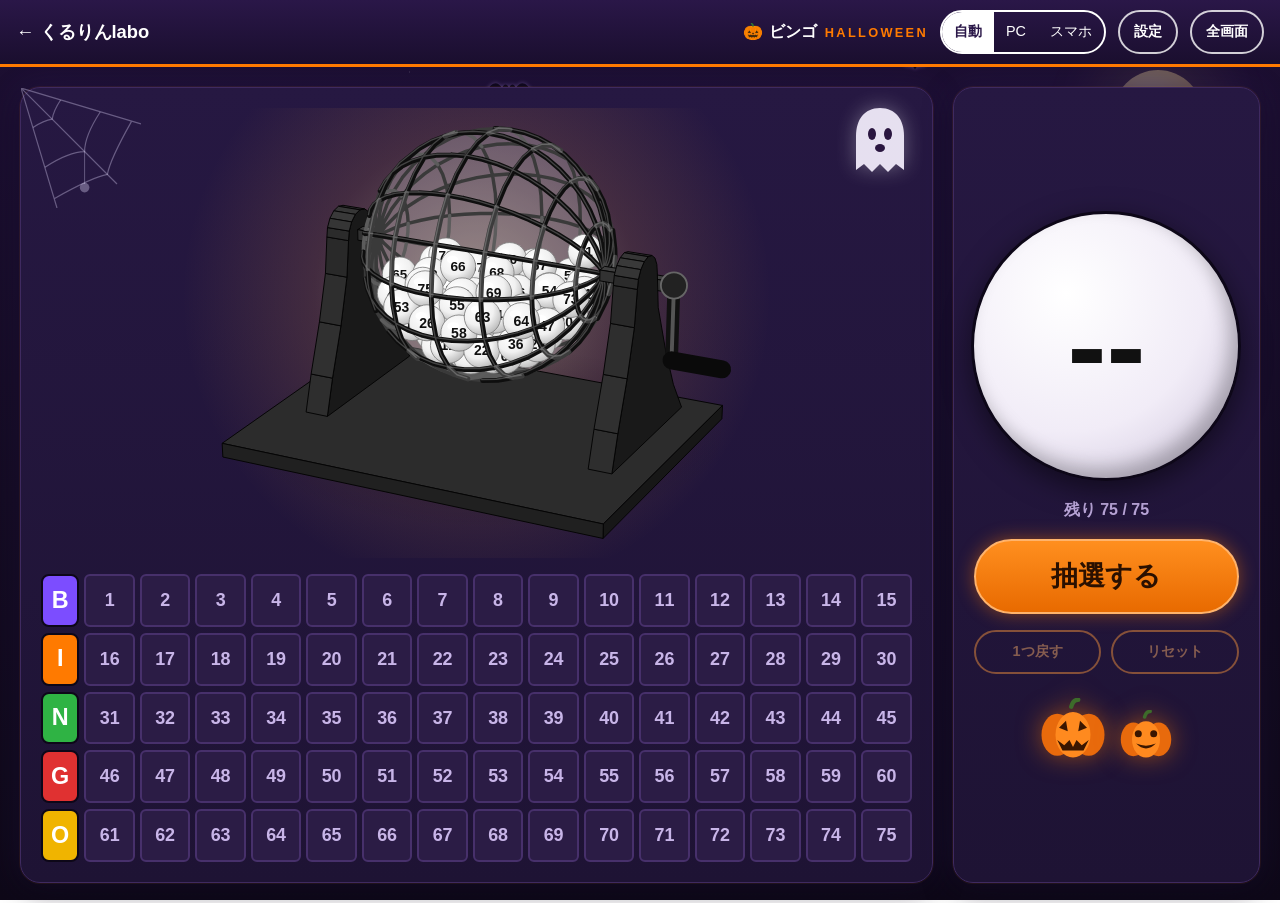
==== apps/bingo/index.html @ 490011a7 "くるりんlaboアプリ: ホーム画面とビンゴアプリの初版 - ホーム画面(アプリ一覧、PC/スマホ表示の切り替え) - ビンゴ: ガラガラ抽選機の演出、盤面、ポップアップ、効果音、ハロウィンのデザイン" ====
<!DOCTYPE html>
<html lang="ja" data-view="auto" data-layout="pc">
<head>
  <meta charset="UTF-8">
  <meta name="viewport" content="width=device-width, initial-scale=1">
  <title>ビンゴ | くるりんlaboアプリ</title>
  <link rel="stylesheet" href="../../css/common.css">
  <link rel="stylesheet" href="css/bingo.css">
  <link rel="stylesheet" href="css/halloween.css">
  <script src="../../js/common.js"></script>
</head>
<body>
  <header class="site-header">
    <a class="logo" href="../../">← くるりんlabo</a>
    <span class="page-title"><span class="hw-only hw-title-mark" aria-hidden="true">🎃</span>ビンゴ<span class="hw-only hw-title-sub">HALLOWEEN</span></span>
    <div class="view-switch" role="group" aria-label="表示モード">
      <button type="button" data-view-set="auto" aria-pressed="true">自動</button>
      <button type="button" data-view-set="pc" aria-pressed="false">PC</button>
      <button type="button" data-view-set="mobile" aria-pressed="false">スマホ</button>
    </div>
    <button type="button" class="btn small" id="btn-settings">設定</button>
    <button type="button" class="btn small" id="btn-fullscreen">全画面</button>
  </header>

  <!-- ハロウィンの飾り(ハロウィンのデザインのときだけ表示) -->
  <div class="hw-only hw-sky" aria-hidden="true">
    <div class="hw-moon"></div>
    <svg class="hw-bat b1" viewBox="0 0 40 18"><path d="M0 10C5 0 10 0 14 6 16 2 18 2 20 6 22 2 24 2 26 6 30 0 35 0 40 10 34 8 30 10 28 14 26 11 24 11 20 16 16 11 14 11 12 14 10 10 6 8 0 10Z"/></svg>
    <svg class="hw-bat b2" viewBox="0 0 40 18"><path d="M0 10C5 0 10 0 14 6 16 2 18 2 20 6 22 2 24 2 26 6 30 0 35 0 40 10 34 8 30 10 28 14 26 11 24 11 20 16 16 11 14 11 12 14 10 10 6 8 0 10Z"/></svg>
    <svg class="hw-bat b3" viewBox="0 0 40 18"><path d="M0 10C5 0 10 0 14 6 16 2 18 2 20 6 22 2 24 2 26 6 30 0 35 0 40 10 34 8 30 10 28 14 26 11 24 11 20 16 16 11 14 11 12 14 10 10 6 8 0 10Z"/></svg>
  </div>

  <main class="bingo">
    <!-- 左: ガラガラの機械と、その下に盤面 -->
    <section class="panel stage" aria-label="抽選">
      <svg class="hw-only hw-web" viewBox="0 0 100 100" aria-hidden="true">
        <g fill="none" stroke="currentColor" stroke-width="1">
          <path d="M0 0L100 30M0 0L80 80M0 0L30 100"/>
          <path d="M33 10Q27 19 26 26Q19 27 10 33"/>
          <path d="M66 20Q53 40 53 53Q40 53 20 66"/>
          <path d="M92 28Q74 60 72 72Q60 74 28 92"/>
        </g>
        <line x1="53" y1="53" x2="53" y2="80" stroke="currentColor" stroke-width="0.8"/>
        <circle cx="53" cy="83" r="4" fill="currentColor"/>
      </svg>
      <svg class="hw-only hw-ghost" viewBox="0 0 60 70" aria-hidden="true">
        <path d="M30 2C14 2 6 14 6 30V64L14 58 22 66 30 58 38 66 46 58 54 64V30C54 14 46 2 30 2Z" fill="#f7f1ff"/>
        <ellipse cx="22" cy="28" rx="4" ry="6" fill="#2b1640"/><ellipse cx="38" cy="28" rx="4" ry="6" fill="#2b1640"/>
        <ellipse cx="30" cy="42" rx="5" ry="4" fill="#2b1640"/>
      </svg>
      <div class="machine-area">
        <svg id="machine" class="machine" viewBox="0 0 520 480" role="img" aria-label="ビンゴのガラガラ抽選器"></svg>
      </div>
      <div class="board" id="board" aria-label="盤面"></div>
    </section>

    <!-- 右: 今の玉と操作 -->
    <div class="side">
      <section class="panel now" aria-label="今の番号と操作">
        <div class="ball" id="ball" aria-live="polite" aria-label="まだ抽選していません">
          <span class="ball-letter" id="ball-letter"></span>
          <span class="ball-number" id="ball-number">--</span>
        </div>
        <p class="remain" id="remain"></p>
        <button type="button" class="btn primary draw" id="btn-draw">抽選する</button>
        <div class="sub-controls">
          <button type="button" class="btn small" id="btn-undo">1つ戻す</button>
          <button type="button" class="btn small" id="btn-reset">リセット</button>
        </div>
        <div class="hw-only hw-pumpkins" aria-hidden="true">
          <svg viewBox="0 0 80 70" class="pk1"><path d="M38 10Q40 2 46 2" stroke="#3d6b2a" stroke-width="5" fill="none" stroke-linecap="round"/><ellipse cx="22" cy="42" rx="18" ry="24" fill="#e86a0c"/><ellipse cx="58" cy="42" rx="18" ry="24" fill="#e86a0c"/><ellipse cx="40" cy="42" rx="20" ry="26" fill="#ff8a1f"/><path d="M24 34L32 26 34 38Z M56 34L48 26 46 38Z" fill="#3a1600"/><path d="M22 48L30 54 36 48 40 56 44 48 50 54 58 48 52 60 28 60Z" fill="#3a1600"/></svg>
          <svg viewBox="0 0 80 70" class="pk2"><path d="M38 10Q40 2 46 2" stroke="#3d6b2a" stroke-width="5" fill="none" stroke-linecap="round"/><ellipse cx="22" cy="42" rx="18" ry="24" fill="#e86a0c"/><ellipse cx="58" cy="42" rx="18" ry="24" fill="#e86a0c"/><ellipse cx="40" cy="42" rx="20" ry="26" fill="#ff8a1f"/><circle cx="29" cy="34" r="5" fill="#3a1600"/><circle cx="51" cy="34" r="5" fill="#3a1600"/><path d="M26 48Q40 62 54 48Q40 54 26 48Z" fill="#3a1600"/></svg>
        </div>
      </section>
    </div>
  </main>

  <div class="popup" id="popup" role="alert" hidden>
    <div class="popup-ball" id="popup-ball">
      <span class="ball-letter" id="popup-letter"></span>
      <span class="popup-number" id="popup-number"></span>
    </div>
    <p class="popup-hint">クリックで閉じる</p>
  </div>

  <dialog id="dialog-settings" class="dialog">
    <form method="dialog">
      <h2>設定</h2>
      <label class="row"><input type="checkbox" id="set-effect"> ガラガラの演出</label>
      <label class="row"><input type="checkbox" id="set-sound"> 効果音</label>
      <label class="row">音量 <input type="range" id="set-volume" min="0" max="1" step="0.05"></label>
      <label class="row">デザイン
        <select id="set-theme">
          <option value="halloween">ハロウィン</option>
          <option value="normal">通常</option>
        </select>
      </label>
      <div class="dialog-actions"><button class="btn primary">閉じる</button></div>
    </form>
  </dialog>

  <script src="js/draw.js"></script>
  <script src="js/storage.js"></script>
  <script src="js/sound.js"></script>
  <script src="js/gara.js"></script>
  <script src="js/ui.js"></script>
</body>
</html>
---- css/common.css ----
/* くるりんlaboアプリ 共通スタイル
   配色は暫定(アイコン画像が決まったら :root の値を差し替える) */
:root {
  --color-primary: #25747c;
  --color-primary-dark: #1b565c;
  --color-secondary: #dff0f1;
  --color-accent: #f19a3e;
  --color-bg: #faf7f0;
  --color-surface: #ffffff;
  --color-text: #333333;
  --color-muted: #666666;
  --color-border: #d8d4c8;
  --radius: 20px;
  --shadow: 0 4px 14px rgba(0, 0, 0, 0.08);

  /* 列(B/I/N/G/O)ごとの玉の色。盤面・出た玉の表示・ポップアップで共通 */
  --ball-B: #2b6cd4;
  --ball-I: #d6342c;
  --ball-N: #7a4cc2;
  --ball-G: #2e9e4f;
  --ball-O: #e07000;
}

* { box-sizing: border-box; }

html { font-size: 16px; }

body {
  margin: 0;
  background: var(--color-bg);
  color: var(--color-text);
  font-family: "Noto Sans JP", "Hiragino Kaku Gothic ProN", "Yu Gothic", Meiryo, sans-serif;
  line-height: 1.6;
}

/* 表示モード: スマホ強制時は中央寄せの細いレイアウト、PC強制時は最小幅を確保 */
html[data-view="mobile"] body { max-width: 480px; margin: 0 auto; box-shadow: 0 0 0 1px var(--color-border); min-height: 100vh; }
html[data-view="pc"] body { min-width: 1024px; }

a { color: var(--color-primary-dark); }

:focus-visible { outline: 3px solid var(--color-accent); outline-offset: 2px; }

/* ヘッダー */
.site-header {
  display: flex;
  align-items: center;
  gap: 12px;
  padding: 10px 16px;
  background: var(--color-primary);
  color: #fff;
}
.site-header .logo {
  color: #fff;
  font-weight: 700;
  font-size: 1.15rem;
  text-decoration: none;
  margin-right: auto;
}
.site-header .page-title { font-weight: 700; }

/* ボタン */
.btn {
  min-height: 44px;
  padding: 8px 18px;
  border: 2px solid var(--color-primary);
  border-radius: 999px;
  background: var(--color-surface);
  color: var(--color-primary-dark);
  font: inherit;
  font-weight: 700;
  cursor: pointer;
}
.btn:hover { background: var(--color-secondary); }
.btn:disabled { opacity: 0.5; cursor: not-allowed; }
.btn.primary { background: var(--color-primary); color: #fff; }
.btn.primary:hover { background: var(--color-primary-dark); }
.btn.small { min-height: 44px; padding: 6px 14px; font-size: 0.9rem; }
.site-header .btn { border-color: #fff; }

/* 表示切替 */
.view-switch { display: inline-flex; border: 2px solid #fff; border-radius: 999px; overflow: hidden; }
.view-switch button {
  min-height: 40px;
  min-width: 44px;
  padding: 4px 12px;
  border: 0;
  background: transparent;
  color: #fff;
  font: inherit;
  font-size: 0.9rem;
  cursor: pointer;
}
.view-switch button[aria-pressed="true"] { background: #fff; color: var(--color-primary-dark); font-weight: 700; }

/* スマホ: ヘッダーをコンパクトに */
html[data-layout="mobile"] .site-header { flex-wrap: wrap; padding: 8px 12px; gap: 8px; }
html[data-layout="mobile"] .site-header .logo { font-size: 1rem; }

/* フッター */
.site-footer { padding: 24px 16px; text-align: center; color: var(--color-muted); font-size: 0.85rem; }
---- apps/bingo/css/bingo.css ----
/* ---- 全体の配置 ----
   PC: 左に「機械+盤面」の大きなカード、右に「今の番号と操作」「出た番号」のカード。画面の高さに収める
   スマホ: すべて縦 1 列 */
.bingo { display: grid; grid-template-columns: minmax(0, 1fr); gap: 20px; padding: 20px; max-width: 1800px; margin: 0 auto; }
.bingo > *, .stage > * { min-width: 0; }   /* 中身の幅で列が押し広げられないように */
html[data-layout="pc"] .bingo {
  grid-template-columns: minmax(0, 1fr) clamp(300px, 24vw, 380px);
  height: calc(100vh - 64px);                 /* ヘッダーの高さを除いた画面いっぱい */
  min-height: 640px;
}

.panel {
  background: var(--color-surface);
  border: 1px solid var(--color-border);
  border-radius: var(--radius);
  box-shadow: var(--shadow);
  padding: 20px;
}

/* 左: 機械(残りの高さいっぱい)と、その下に盤面 */
.stage { display: flex; flex-direction: column; gap: 16px; min-height: 0; }
.machine-area { flex: 1; min-height: 0; display: flex; align-items: center; justify-content: center; }
.machine { width: 100%; height: 100%; max-height: 100%; }
html[data-layout="mobile"] .machine-area { flex: none; }
html[data-layout="mobile"] .machine { height: auto; max-width: 360px; }

/* 右: 今の番号と操作(縦いっぱいのカードの中央に) */
.side { display: flex; flex-direction: column; gap: 20px; min-height: 0; }
.now { flex: 1; display: flex; flex-direction: column; align-items: center; justify-content: center; gap: 16px; }
.remain { margin: 0; color: var(--color-muted); font-weight: 700; }

/* 出た玉: 列の色(--c)の玉に、白いラベルの文字と白い数字 */
.ball, .popup-ball {
  --c: #888;
  position: relative;
  aspect-ratio: 1;
  border-radius: 50%;
  display: flex;
  flex-direction: column;
  align-items: center;
  justify-content: center;
  background: radial-gradient(circle at 35% 28%, rgba(255, 255, 255, 0.55), rgba(255, 255, 255, 0) 45%), var(--c);
  color: #fff;
  border: 3px solid #222;
  line-height: 1;
}
.ball {
  width: clamp(140px, 30vh, 280px);
  box-shadow: inset -8px -10px 18px rgba(0, 0, 0, 0.25), var(--shadow);
}
.ball-number, .popup-number { font-weight: 800; text-shadow: 0 3px 10px rgba(0, 0, 0, 0.3); }
.ball-letter {
  padding: 2px 16px;
  border-radius: 999px;
  background: #fff;
  color: var(--c);
  border: 2px solid #222;
  font-size: clamp(1.1rem, 3vh, 1.8rem);
  font-weight: 800;
}
.ball-letter:empty { display: none; }
.ball-number { font-size: clamp(3.4rem, 13vh, 8rem); }
/* まだ抽選していないときは白い玉 */
.ball.blank { background: radial-gradient(circle at 35% 30%, #fff, #fbfbfb 55%, #e4e4e4); color: #111; }
.ball.blank .ball-number { text-shadow: none; }
.ball.pop { animation: pop 0.5s ease-out; }
@keyframes pop {
  0% { transform: scale(0.3); }
  70% { transform: scale(1.12); }
  100% { transform: scale(1); }
}

.btn.draw { width: 100%; font-size: clamp(1.4rem, 3vh, 2rem); padding: 14px 24px; min-height: 64px; }
.sub-controls { display: grid; grid-template-columns: 1fr 1fr; gap: 10px; width: 100%; }

/* 盤面(PC は高さを画面に合わせ、マスは横長でもよい。スマホは正方形) */
.board { display: grid; grid-template-columns: minmax(0, 1fr); grid-template-rows: repeat(5, 1fr); gap: 6px; }
html[data-layout="pc"] .board { height: clamp(220px, 32vh, 360px); flex: none; }
.board-row { display: grid; grid-template-columns: 2.4em repeat(15, minmax(0, 1fr)); gap: 5px; }
.board-label { display: flex; align-items: center; justify-content: center; border-radius: 8px; font-weight: 800; font-size: clamp(1rem, 2.6vh, 1.8rem); border: 2px solid #222; }
.cell {
  position: relative;
  display: flex;
  align-items: center;
  justify-content: center;
  background: var(--color-surface);
  border: 2px solid var(--color-border);
  border-radius: 6px;
  color: #777;
  font-weight: 600;
  font-size: clamp(0.8rem, min(1.4vw, 3vh), 1.7rem);
}
html[data-layout="mobile"] .cell { aspect-ratio: 1; }
html[data-layout="mobile"] .bingo { gap: 12px; padding: 12px; }
html[data-layout="mobile"] .panel { padding: 12px; }
html[data-layout="mobile"] .board-label { font-size: 0.85rem; border-radius: 4px; border-width: 1px; }
/* 出た番号: 色 + 太枠で示す */
.cell.drawn { color: #fff; border: 3px solid #222; font-weight: 800; }
.cell.drawn[data-letter="B"] { background: var(--ball-B); }
.cell.drawn[data-letter="I"] { background: var(--ball-I); }
.cell.drawn[data-letter="N"] { background: var(--ball-N); }
.cell.drawn[data-letter="G"] { background: var(--ball-G); }
.cell.drawn[data-letter="O"] { background: var(--ball-O); }
.cell.latest { outline: 4px solid var(--color-accent); outline-offset: 1px; z-index: 1; }

html[data-layout="mobile"] .board-row { gap: 2px; grid-template-columns: 1.8em repeat(15, minmax(0, 1fr)); }
html[data-layout="mobile"] .cell { border-width: 1px; font-size: 0.6rem; border-radius: 3px; }
html[data-layout="mobile"] .cell.drawn { border-width: 2px; }

/* 設定ダイアログ */
.dialog { border: 0; border-radius: var(--radius); padding: 24px; box-shadow: 0 10px 40px rgba(0, 0, 0, 0.3); min-width: min(90vw, 340px); }
.dialog::backdrop { background: rgba(0, 0, 0, 0.4); }
.dialog h2 { margin-top: 0; }
.dialog .row { display: flex; align-items: center; gap: 10px; margin: 14px 0; font-size: 1.05rem; }
.dialog input[type="checkbox"] { width: 22px; height: 22px; }
.dialog input[type="range"] { flex: 1; }
.dialog-actions { text-align: right; margin-top: 20px; }

/* 出た番号のポップアップ */
.popup {
  position: fixed;
  inset: 0;
  z-index: 100;
  display: flex;
  flex-direction: column;
  align-items: center;
  justify-content: center;
  gap: 16px;
  background: rgba(0, 0, 0, 0.78);
  cursor: pointer;
  animation: fade-in 0.25s ease-out;
}
.popup[hidden] { display: none; }
.popup.closing { animation: fade-out 0.25s ease-in forwards; }
.popup-ball {
  --fx: 0px;
  --fy: 0px;
  width: min(60vh, 80vw);
  gap: 2vh;
  border-width: 4px;
  box-shadow: inset -20px -24px 40px rgba(0, 0, 0, 0.25), 0 20px 60px rgba(0, 0, 0, 0.5);
}
/* 最初に見せる白い玉。列の色が出るときに消える */
.popup-ball::before {
  content: "";
  position: absolute;
  inset: 0;
  border-radius: 50%;
  background: radial-gradient(circle at 35% 30%, #fff, #fbfbfb 50%, #c9c9c9);
  box-shadow: inset -20px -24px 40px rgba(0, 0, 0, 0.18);
  opacity: 0;
}
.popup-ball > * { position: relative; }
.popup-ball .ball-letter { font-size: min(7vh, 9vw); padding: 4px 32px; }
.popup-number { font-size: min(26vh, 34vw); }
/* 白い玉が出る → 列の色とアルファベット → 数字 の順に表示 */
.popup-ball.pop-in { animation: pop-from 0.75s cubic-bezier(0.22, 1, 0.36, 1); }
.popup-ball.pop-in::before { animation: white-out 0.4s ease-out 0.8s both; }
.popup-ball.pop-in .ball-letter { animation: reveal 0.35s cubic-bezier(0.2, 0.9, 0.3, 1.3) 0.8s both; }
.popup-ball.pop-in .popup-number { animation: reveal 0.45s cubic-bezier(0.2, 0.9, 0.3, 1.3) 1.4s both; }
@keyframes white-out {
  0% { opacity: 1; }
  100% { opacity: 0; }
}
@keyframes reveal {
  0% { opacity: 0; transform: scale(0.3); }
  100% { opacity: 1; transform: scale(1); }
}
.popup-hint { margin: 0; color: #fff; font-weight: 700; }
@keyframes pop-from {
  0% { transform: translate(var(--fx), var(--fy)) scale(0.06); opacity: 0; }
  30% { opacity: 1; }
  100% { transform: translate(0, 0) scale(1); opacity: 1; }
}
@keyframes fade-in { from { opacity: 0; } to { opacity: 1; } }
@keyframes fade-out { from { opacity: 1; } to { opacity: 0; } }

@media (prefers-reduced-motion: reduce) {
  .ball.pop { animation: none; }
  .popup, .popup.closing, .popup-ball.pop-in, .popup-ball.pop-in::before,
  .popup-ball.pop-in .ball-letter, .popup-ball.pop-in .popup-number { animation: none; }
}
---- apps/bingo/css/halloween.css ----
/* ハロウィンのデザイン。<html class="theme-halloween"> のときだけ効く(設定の「デザイン」で切り替え) */

/* 飾りは通常デザインでは出さない */
.hw-only { display: none; }
html.theme-halloween .hw-only { display: block; }
html.theme-halloween span.hw-only { display: inline; }

html.theme-halloween {
  /* 列の玉の色: 紫・かぼちゃ・スライム・赤・キャンディ */
  --ball-B: #7c4dff;
  --ball-I: #ff7a00;
  --ball-N: #2fb344;
  --ball-G: #e03131;
  --ball-O: #f0b400;

  --color-primary: #ff7a00;
  --color-primary-dark: #d35f00;
  --color-accent: #c9a2ff;
  --color-bg: #140b22;
  --color-surface: #221538;
  --color-text: #f3eaff;
  --color-muted: #b9a5d8;
  --color-border: #3f2a60;
  --shadow: 0 8px 28px rgba(0, 0, 0, 0.5);
}

/* 夜空の背景 */
html.theme-halloween body {
  color: var(--color-text);
  background:
    radial-gradient(1px 1px at 12% 18%, rgba(255, 255, 255, 0.8), transparent 60%),
    radial-gradient(1px 1px at 32% 8%, rgba(255, 255, 255, 0.6), transparent 60%),
    radial-gradient(1.5px 1.5px at 58% 22%, rgba(255, 255, 255, 0.7), transparent 60%),
    radial-gradient(1px 1px at 76% 12%, rgba(255, 255, 255, 0.6), transparent 60%),
    radial-gradient(1px 1px at 88% 40%, rgba(255, 255, 255, 0.5), transparent 60%),
    radial-gradient(1.5px 1.5px at 6% 62%, rgba(255, 255, 255, 0.5), transparent 60%),
    linear-gradient(180deg, #1d0f33 0%, #140b22 55%, #0e0818 100%);
  background-attachment: fixed;
}

/* ヘッダー: 黒紫にかぼちゃ色の線 */
html.theme-halloween .site-header {
  background: linear-gradient(180deg, #2a1748, #1a0e2e);
  border-bottom: 3px solid var(--color-primary);
  position: relative;
  z-index: 2;
}
html.theme-halloween .site-header .btn { background: transparent; color: #fff; border-color: rgba(255, 255, 255, 0.8); }
html.theme-halloween .site-header .btn:hover { background: rgba(255, 255, 255, 0.12); }
html.theme-halloween .view-switch button[aria-pressed="true"] { color: #2a1748; }
.hw-title-mark { margin-right: 6px; }
.hw-title-sub { margin-left: 8px; font-size: 0.8rem; letter-spacing: 0.18em; color: var(--color-primary); }

/* カード */
html.theme-halloween .panel {
  position: relative;
  background: linear-gradient(180deg, #261842, #1e1334);
  border-color: var(--color-border);
  box-shadow: 0 0 0 1px rgba(255, 122, 0, 0.08), 0 0 30px rgba(124, 77, 255, 0.12), var(--shadow);
}
html.theme-halloween .bingo { position: relative; z-index: 1; }

/* 機械の後ろに月明かり(黒い機械が夜空に沈まないように) */
html.theme-halloween .machine-area {
  background: radial-gradient(circle at 50% 42%, rgba(255, 226, 160, 0.42), rgba(255, 170, 70, 0.14) 32%, transparent 58%);
}

/* ボタン */
html.theme-halloween .btn { background: transparent; color: #ffb36b; border-color: #ff9a3c; }
html.theme-halloween .btn:hover { background: rgba(255, 122, 0, 0.12); }
html.theme-halloween .btn.primary {
  background: linear-gradient(180deg, #ff8f1f, #e86a00);
  color: #2a1000;
  border-color: #ffb36b;
  box-shadow: 0 0 18px rgba(255, 122, 0, 0.45);
}
html.theme-halloween .btn.primary:hover { background: linear-gradient(180deg, #ffa040, #ff7a00); }
html.theme-halloween .btn:disabled { opacity: 0.45; }

/* 盤面 */
html.theme-halloween .cell { background: #2b1c45; border-color: #47306b; color: #c8b5e8; }
html.theme-halloween .cell.drawn { border-color: #0d0718; color: #fff; box-shadow: 0 0 10px rgba(255, 255, 255, 0.18); }
html.theme-halloween .cell.drawn[data-letter="O"] { color: #2a1a00; }
html.theme-halloween .board-label { border-color: #0d0718; }
html.theme-halloween .remain { color: var(--color-muted); }

/* 出た玉: 黄色(O)の玉は数字を濃い色に */
html.theme-halloween .ball, html.theme-halloween .popup-ball { border-color: #0d0718; }
html.theme-halloween .ball[data-letter="O"] .ball-number,
html.theme-halloween .popup-ball[data-letter="O"] .popup-number { color: #2a1a00; text-shadow: none; }
html.theme-halloween .ball.blank { background: radial-gradient(circle at 35% 30%, #fff, #f1ecf7 55%, #c9bfd8); }
html.theme-halloween .ball.pop, html.theme-halloween .popup-ball { box-shadow: inset -12px -14px 26px rgba(0, 0, 0, 0.3), 0 0 50px rgba(255, 122, 0, 0.45); }

/* ポップアップの背景 */
html.theme-halloween .popup { background: radial-gradient(circle at 50% 45%, rgba(60, 20, 90, 0.75), rgba(8, 3, 16, 0.92) 70%); }

/* 設定ダイアログ */
html.theme-halloween .dialog { background: #241740; color: var(--color-text); border: 1px solid var(--color-border); }
html.theme-halloween .dialog select { background: #1a1030; color: var(--color-text); border: 1px solid var(--color-border); border-radius: 8px; padding: 6px 10px; font: inherit; }

/* ---- 飾り ---- */
/* 空: 月とコウモリ(画面に固定、操作の邪魔をしない) */
.hw-sky { position: fixed; inset: 0; pointer-events: none; z-index: 0; overflow: hidden; }
.hw-moon {
  position: absolute;
  top: 70px;
  right: 6%;
  width: 90px;
  height: 90px;
  border-radius: 50%;
  background: radial-gradient(circle at 40% 40%, #fff6d6, #ffe08a 60%, #f5c451);
  box-shadow: 0 0 60px 20px rgba(255, 220, 130, 0.25);
  opacity: 0.35;
}
.hw-bat { position: absolute; width: 46px; fill: #0b0614; filter: drop-shadow(0 0 2px rgba(201, 162, 255, 0.4)); animation: hw-flap 0.35s ease-in-out infinite alternate, hw-float 6s ease-in-out infinite; }
.hw-bat.b1 { top: 9%; left: 38%; }
.hw-bat.b2 { top: 14%; left: 47%; width: 32px; animation-delay: 0.1s, -2s; }
.hw-bat.b3 { top: 6%; left: 70%; width: 38px; animation-delay: 0.2s, -4s; }
@keyframes hw-flap { from { transform: scaleY(1); } to { transform: scaleY(0.55); } }
@keyframes hw-float {
  0%, 100% { translate: 0 0; }
  50% { translate: 24px -14px; }
}

/* 機械のカード: 左上にクモの巣、右上におばけ */
.hw-web { position: absolute; top: 0; left: 0; width: 120px; height: 120px; color: rgba(230, 220, 255, 0.35); pointer-events: none; }
.hw-ghost { position: absolute; top: 18px; right: 22px; width: 60px; pointer-events: none; opacity: 0.92; animation: hw-ghost 4s ease-in-out infinite; filter: drop-shadow(0 0 10px rgba(255, 255, 255, 0.35)); }
@keyframes hw-ghost {
  0%, 100% { transform: translateY(0) rotate(-4deg); }
  50% { transform: translateY(-12px) rotate(4deg); }
}

/* 操作のカード: 下にかぼちゃ */
.hw-pumpkins { margin-top: 8px; }
html.theme-halloween .hw-pumpkins { display: flex; gap: 10px; justify-content: center; }
.hw-pumpkins svg { width: 70px; filter: drop-shadow(0 0 12px rgba(255, 122, 0, 0.5)); }
.hw-pumpkins .pk2 { width: 56px; align-self: flex-end; }

html[data-layout="mobile"] .hw-ghost { width: 40px; }
html[data-layout="mobile"] .hw-web { width: 80px; height: 80px; }

@media (prefers-reduced-motion: reduce) {
  .hw-bat, .hw-ghost { animation: none; }
}
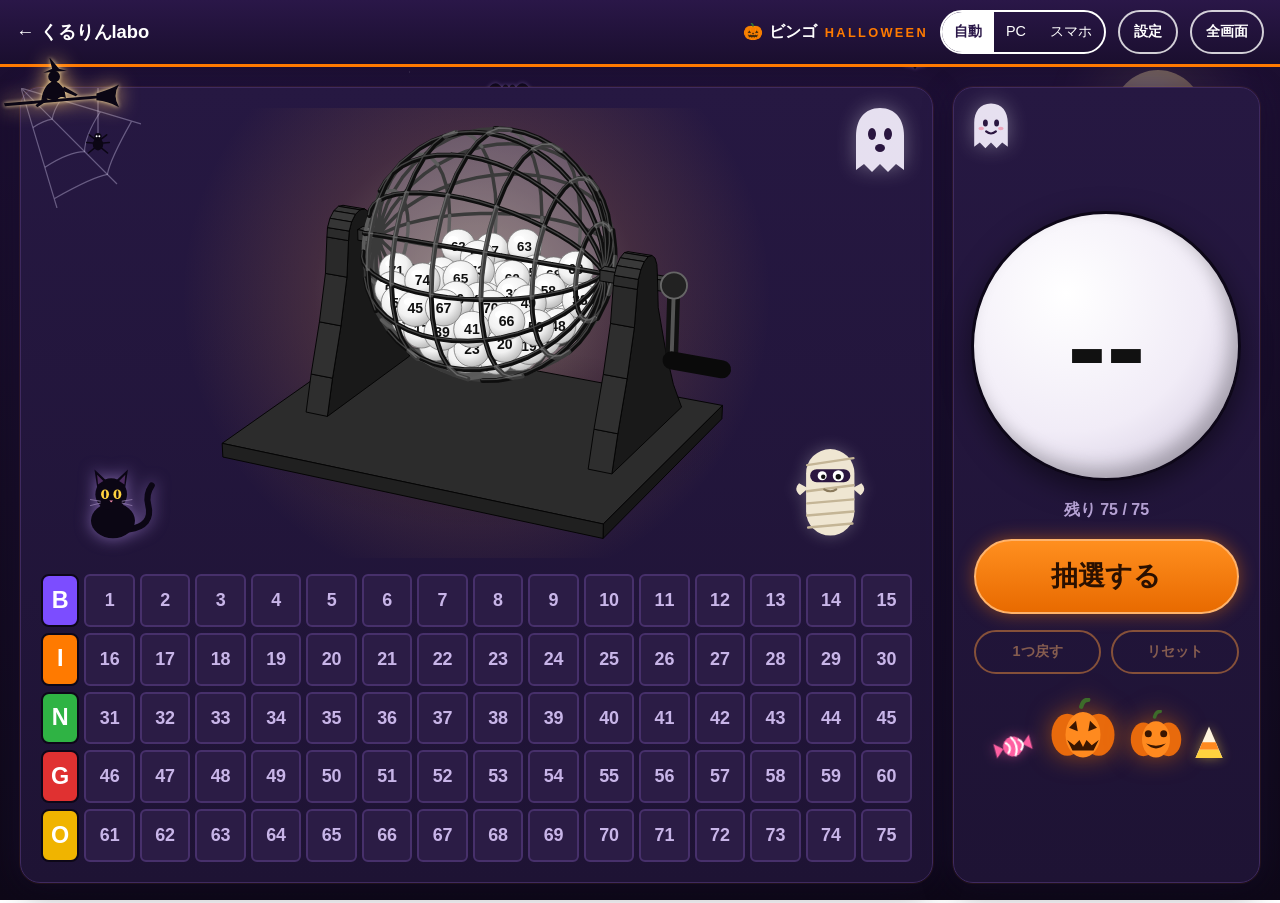
==== commit fa8a5bc9: "チーム分けアプリを追加し、ビンゴのハロウィンのキャラクターを増やす - チーム分け: 参加者を1人ずつ入力(名前・区分・性別)、チーム数/1チームの人数で分ける - 条件: 属性を均等に・別のチームに" ====
--- a/apps/bingo/index.html
+++ b/apps/bingo/index.html
@@ -28,7 +28,22 @@
     <svg class="hw-bat b1" viewBox="0 0 40 18"><path d="M0 10C5 0 10 0 14 6 16 2 18 2 20 6 22 2 24 2 26 6 30 0 35 0 40 10 34 8 30 10 28 14 26 11 24 11 20 16 16 11 14 11 12 14 10 10 6 8 0 10Z"/></svg>
     <svg class="hw-bat b2" viewBox="0 0 40 18"><path d="M0 10C5 0 10 0 14 6 16 2 18 2 20 6 22 2 24 2 26 6 30 0 35 0 40 10 34 8 30 10 28 14 26 11 24 11 20 16 16 11 14 11 12 14 10 10 6 8 0 10Z"/></svg>
     <svg class="hw-bat b3" viewBox="0 0 40 18"><path d="M0 10C5 0 10 0 14 6 16 2 18 2 20 6 22 2 24 2 26 6 30 0 35 0 40 10 34 8 30 10 28 14 26 11 24 11 20 16 16 11 14 11 12 14 10 10 6 8 0 10Z"/></svg>
+    <svg class="hw-bat b4" viewBox="0 0 40 18"><path d="M0 10C5 0 10 0 14 6 16 2 18 2 20 6 22 2 24 2 26 6 30 0 35 0 40 10 34 8 30 10 28 14 26 11 24 11 20 16 16 11 14 11 12 14 10 10 6 8 0 10Z"/></svg>
+    <svg class="hw-bat b5" viewBox="0 0 40 18"><path d="M0 10C5 0 10 0 14 6 16 2 18 2 20 6 22 2 24 2 26 6 30 0 35 0 40 10 34 8 30 10 28 14 26 11 24 11 20 16 16 11 14 11 12 14 10 10 6 8 0 10Z"/></svg>
   </div>
+
+  <!-- ほうきで飛ぶ魔女(カードより手前を横切る) -->
+    <svg class="hw-only hw-witch" aria-hidden="true" viewBox="0 0 122 60">
+      <g fill="#0b0614">
+        <path d="M4 46L100 38 101 41 5 49Z"/>
+        <path d="M98 36Q112 32 121 27Q114 38 121 50Q110 44 98 43Z"/>
+        <path d="M42 43Q44 27 55 23Q66 27 67 41Q61 37 56 45Q50 39 42 43Z"/>
+        <circle cx="55" cy="19" r="6"/>
+        <path d="M44 15L68 13 60 11 50 -1 53 11Z"/>
+        <path d="M65 29L79 37 77 39 63 33Z"/>
+        <path d="M46 40L36 48 38 50 49 43Z"/>
+      </g>
+    </svg>
 
   <main class="bingo">
     <!-- 左: ガラガラの機械と、その下に盤面 -->
@@ -40,8 +55,16 @@
           <path d="M66 20Q53 40 53 53Q40 53 20 66"/>
           <path d="M92 28Q74 60 72 72Q60 74 28 92"/>
         </g>
-        <line x1="53" y1="53" x2="53" y2="80" stroke="currentColor" stroke-width="0.8"/>
-        <circle cx="53" cy="83" r="4" fill="currentColor"/>
+      </svg>
+      <!-- クモの巣からぶら下がるクモ -->
+      <svg class="hw-only hw-spider" viewBox="0 0 30 80" aria-hidden="true">
+        <line x1="15" y1="0" x2="15" y2="56" stroke="rgba(230,220,255,0.55)" stroke-width="1"/>
+        <g stroke="#0b0614" stroke-width="1.8" stroke-linecap="round" fill="none">
+          <path d="M15 62L5 54M15 64L2 63M15 66L4 75M15 62L25 54M15 64L28 63M15 66L26 75"/>
+        </g>
+        <ellipse cx="15" cy="65" rx="6" ry="7" fill="#0b0614"/>
+        <circle cx="15" cy="56" r="4.2" fill="#0b0614"/>
+        <circle cx="13.4" cy="55.6" r="1.1" fill="#fff"/><circle cx="16.6" cy="55.6" r="1.1" fill="#fff"/>
       </svg>
       <svg class="hw-only hw-ghost" viewBox="0 0 60 70" aria-hidden="true">
         <path d="M30 2C14 2 6 14 6 30V64L14 58 22 66 30 58 38 66 46 58 54 64V30C54 14 46 2 30 2Z" fill="#f7f1ff"/>
@@ -49,6 +72,29 @@
         <ellipse cx="30" cy="42" rx="5" ry="4" fill="#2b1640"/>
       </svg>
       <div class="machine-area">
+        <!-- 機械の左右: 黒ねことミイラ -->
+        <svg class="hw-only hw-cat" viewBox="0 0 92 92" aria-hidden="true">
+          <path class="hw-cat-tail" d="M60 80Q88 76 82 52Q79 40 86 30" stroke="#0b0614" stroke-width="7" fill="none" stroke-linecap="round"/>
+          <ellipse cx="42" cy="70" rx="25" ry="20" fill="#0b0614"/>
+          <circle cx="40" cy="40" r="18" fill="#0b0614"/>
+          <path d="M24 32L21 12 35 25ZM56 32L59 12 45 25Z" fill="#0b0614"/>
+          <path d="M25 29L24 18 31 25ZM55 29L56 18 49 25Z" fill="#4a2a5e"/>
+          <ellipse cx="33" cy="40" rx="4.5" ry="5.5" fill="#ffd23f"/><ellipse cx="47" cy="40" rx="4.5" ry="5.5" fill="#ffd23f"/>
+          <ellipse cx="33" cy="40" rx="1.4" ry="4.4" fill="#0b0614"/><ellipse cx="47" cy="40" rx="1.4" ry="4.4" fill="#0b0614"/>
+          <path d="M38 47L42 47 40 49.5Z" fill="#ff8fb1"/>
+          <path d="M28 48L16 46M28 50L16 53M52 48L64 46M52 50L64 53" stroke="#8c78a8" stroke-width="1"/>
+        </svg>
+        <svg class="hw-only hw-mummy" viewBox="0 0 76 96" aria-hidden="true">
+          <path d="M8 52Q1 46 7 40L16 45ZM68 52Q75 46 69 40L60 45Z" fill="#efe6d2"/>
+          <rect x="14" y="6" width="48" height="86" rx="24" fill="#efe6d2"/>
+          <g stroke="#c4b596" stroke-width="2.4" fill="none" stroke-linecap="round">
+            <path d="M15 22L61 15M15 48L61 42M15 60L61 56M15 72L61 68M16 84L60 80"/>
+          </g>
+          <rect x="18" y="26" width="40" height="13" rx="6.5" fill="#2b1640"/>
+          <circle cx="30" cy="32.5" r="4.5" fill="#fff"/><circle cx="46" cy="32.5" r="5.5" fill="#fff"/>
+          <circle cx="31" cy="33.5" r="2.2" fill="#111"/><circle cx="46" cy="33.5" r="2.7" fill="#111"/>
+          <path d="M32 46Q38 50 44 46" stroke="#8a7a5c" stroke-width="2" fill="none" stroke-linecap="round"/>
+        </svg>
         <svg id="machine" class="machine" viewBox="0 0 520 480" role="img" aria-label="ビンゴのガラガラ抽選器"></svg>
       </div>
       <div class="board" id="board" aria-label="盤面"></div>
@@ -57,6 +103,12 @@
     <!-- 右: 今の玉と操作 -->
     <div class="side">
       <section class="panel now" aria-label="今の番号と操作">
+        <svg class="hw-only hw-ghost hw-ghost2" viewBox="0 0 60 70" aria-hidden="true">
+          <path d="M30 2C14 2 6 14 6 30V64L14 58 22 66 30 58 38 66 46 58 54 64V30C54 14 46 2 30 2Z" fill="#f7f1ff"/>
+          <ellipse cx="22" cy="30" rx="3.5" ry="5" fill="#2b1640"/><ellipse cx="38" cy="30" rx="3.5" ry="5" fill="#2b1640"/>
+          <path d="M23 42Q30 48 37 42" stroke="#2b1640" stroke-width="3" fill="none" stroke-linecap="round"/>
+          <ellipse cx="16" cy="38" rx="4" ry="2.5" fill="#ffb3c8"/><ellipse cx="44" cy="38" rx="4" ry="2.5" fill="#ffb3c8"/>
+        </svg>
         <div class="ball" id="ball" aria-live="polite" aria-label="まだ抽選していません">
           <span class="ball-letter" id="ball-letter"></span>
           <span class="ball-number" id="ball-number">--</span>
@@ -68,8 +120,10 @@
           <button type="button" class="btn small" id="btn-reset">リセット</button>
         </div>
         <div class="hw-only hw-pumpkins" aria-hidden="true">
+          <svg viewBox="0 0 60 30" class="candy c1"><path d="M8 6L18 15 8 24ZM52 6L42 15 52 24Z" fill="#ff5fa2"/><circle cx="30" cy="15" r="12" fill="#ff5fa2"/><path d="M22 8Q30 15 22 22M30 3Q38 15 30 27M38 8Q46 15 38 22" stroke="#fff" stroke-width="2.5" fill="none"/></svg>
           <svg viewBox="0 0 80 70" class="pk1"><path d="M38 10Q40 2 46 2" stroke="#3d6b2a" stroke-width="5" fill="none" stroke-linecap="round"/><ellipse cx="22" cy="42" rx="18" ry="24" fill="#e86a0c"/><ellipse cx="58" cy="42" rx="18" ry="24" fill="#e86a0c"/><ellipse cx="40" cy="42" rx="20" ry="26" fill="#ff8a1f"/><path d="M24 34L32 26 34 38Z M56 34L48 26 46 38Z" fill="#3a1600"/><path d="M22 48L30 54 36 48 40 56 44 48 50 54 58 48 52 60 28 60Z" fill="#3a1600"/></svg>
           <svg viewBox="0 0 80 70" class="pk2"><path d="M38 10Q40 2 46 2" stroke="#3d6b2a" stroke-width="5" fill="none" stroke-linecap="round"/><ellipse cx="22" cy="42" rx="18" ry="24" fill="#e86a0c"/><ellipse cx="58" cy="42" rx="18" ry="24" fill="#e86a0c"/><ellipse cx="40" cy="42" rx="20" ry="26" fill="#ff8a1f"/><circle cx="29" cy="34" r="5" fill="#3a1600"/><circle cx="51" cy="34" r="5" fill="#3a1600"/><path d="M26 48Q40 62 54 48Q40 54 26 48Z" fill="#3a1600"/></svg>
+          <svg viewBox="0 0 40 46" class="candy c2"><path d="M20 2L38 44H2Z" fill="#fff4dc"/><path d="M11 23L29 23 33 33H7Z" fill="#ff8a1f"/><path d="M7 33L33 33 38 44H2Z" fill="#ffd23f"/></svg>
         </div>
       </section>
     </div>
--- a/apps/bingo/css/halloween.css
+++ b/apps/bingo/css/halloween.css
@@ -136,9 +136,69 @@
 .hw-pumpkins svg { width: 70px; filter: drop-shadow(0 0 12px rgba(255, 122, 0, 0.5)); }
 .hw-pumpkins .pk2 { width: 56px; align-self: flex-end; }
 
+/* 追加のコウモリ */
+.hw-bat.b4 { top: 22%; left: 22%; width: 28px; animation-delay: 0.15s, -1s; }
+.hw-bat.b5 { top: 30%; left: 92%; width: 34px; animation-delay: 0.05s, -3s; }
+
+/* ほうきで飛ぶ魔女(画面を左から右へゆっくり横切る) */
+.hw-witch {
+  position: fixed;
+  top: 58px;
+  left: 0;
+  z-index: 5;
+  pointer-events: none;
+  width: 120px;
+  /* 黒いシルエットが夜空に沈まないよう、月明かりの縁取りを付ける */
+  filter: drop-shadow(0 0 2px #ffe3a3) drop-shadow(0 0 10px rgba(255, 200, 110, 0.85));
+  animation: hw-witch 22s linear infinite;
+}
+@keyframes hw-witch {
+  0% { transform: translate(-160px, 40px) rotate(-6deg); }
+  25% { transform: translate(25vw, 0) rotate(-2deg); }
+  50% { transform: translate(50vw, 30px) rotate(-6deg); }
+  75% { transform: translate(75vw, -10px) rotate(-2deg); }
+  100% { transform: translate(110vw, 20px) rotate(-6deg); }
+}
+
+/* クモ(クモの巣からぶら下がって上下に揺れる) */
+.hw-spider {
+  position: absolute;
+  top: 0;
+  left: 64px;
+  width: 26px;
+  pointer-events: none;
+  transform-origin: 50% 0;
+  animation: hw-spider 3.5s ease-in-out infinite;
+}
+@keyframes hw-spider {
+  0%, 100% { transform: translateY(-6px) rotate(-4deg); }
+  50% { transform: translateY(14px) rotate(4deg); }
+}
+
+/* 機械の左右: 黒ねこ(しっぽを振る)とミイラ(左右に揺れる) */
+html.theme-halloween .machine-area { position: relative; }
+.hw-cat, .hw-mummy { position: absolute; bottom: 4%; pointer-events: none; }
+.hw-cat { left: 4%; width: clamp(64px, 9vh, 96px); filter: drop-shadow(0 0 8px rgba(201, 162, 255, 0.55)); }
+.hw-cat-tail { transform-origin: 60px 80px; animation: hw-tail 1.6s ease-in-out infinite alternate; }
+@keyframes hw-tail { from { transform: rotate(-8deg); } to { transform: rotate(10deg); } }
+.hw-mummy { right: 5%; width: clamp(56px, 8.5vh, 86px); transform-origin: 50% 100%; animation: hw-mummy 2.4s ease-in-out infinite; filter: drop-shadow(0 0 8px rgba(255, 255, 255, 0.25)); }
+@keyframes hw-mummy {
+  0%, 100% { transform: rotate(-5deg); }
+  50% { transform: rotate(5deg); }
+}
+
+/* 操作のカード: 小さいおばけ、キャンディ */
+html.theme-halloween .now { position: relative; }
+.hw-ghost2 { top: 14px; left: 16px; right: auto; width: 42px; animation-delay: -2s; }
+.hw-pumpkins .candy { width: 50px; align-self: flex-end; filter: drop-shadow(0 0 6px rgba(255, 95, 162, 0.45)); }
+.hw-pumpkins .candy.c2 { width: 30px; filter: drop-shadow(0 0 6px rgba(255, 210, 63, 0.45)); }
+.hw-pumpkins .candy.c1 { transform: rotate(-15deg); }
+
 html[data-layout="mobile"] .hw-ghost { width: 40px; }
+html[data-layout="mobile"] .hw-cat, html[data-layout="mobile"] .hw-mummy { display: none; }
 html[data-layout="mobile"] .hw-web { width: 80px; height: 80px; }
 
 @media (prefers-reduced-motion: reduce) {
-  .hw-bat, .hw-ghost { animation: none; }
-}
+  .hw-bat, .hw-ghost, .hw-witch, .hw-spider, .hw-cat-tail, .hw-mummy { animation: none; }
+  .hw-witch { transform: translate(30vw, 0); }
+}
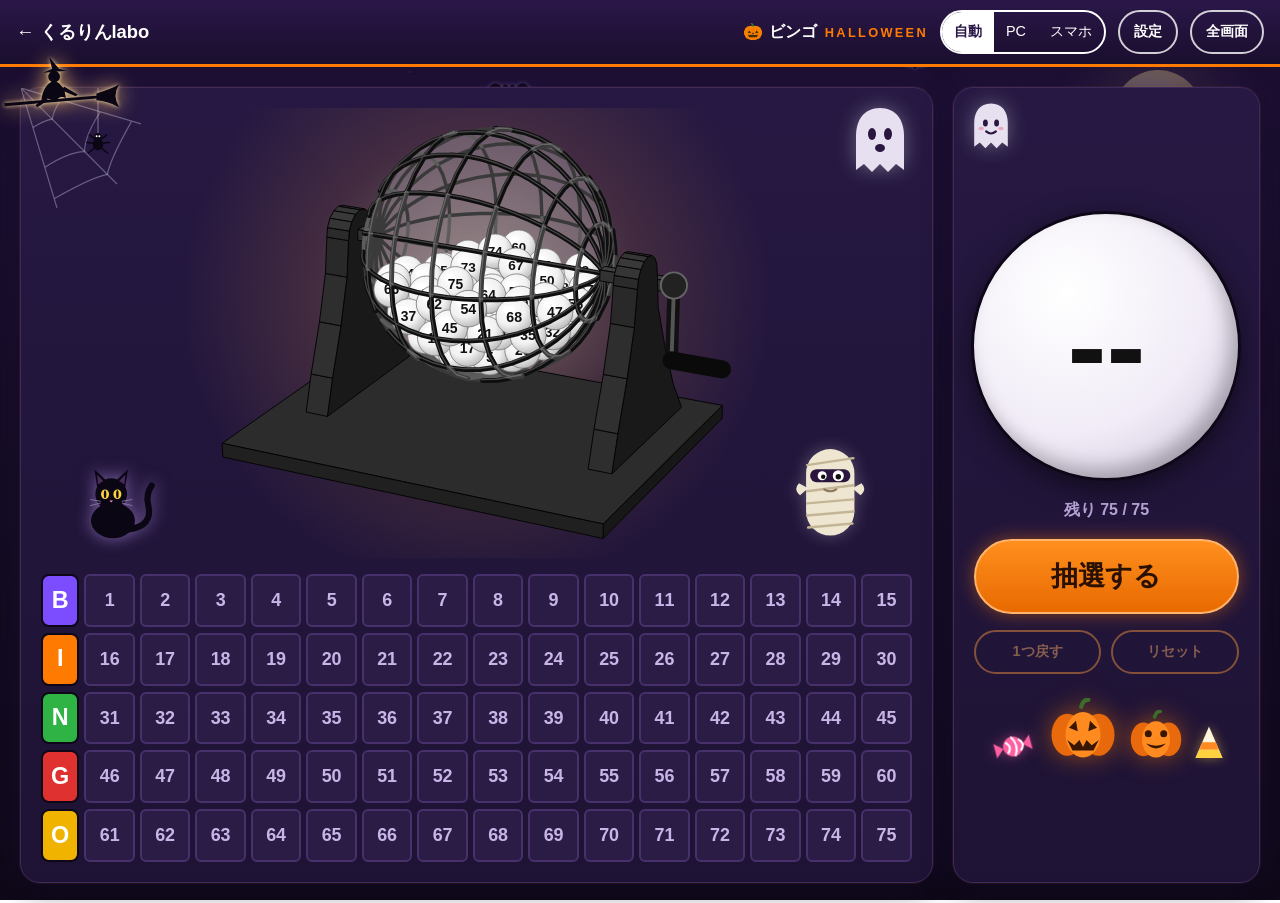
==== commit 8ffef158: "チーム分けにハロウィンのデザインを追加し、ON/OFF を選べるようにする - ヘッダーの「🎃 ハロウィン ON/OFF」ボタンで切り替え(初期値 ON、選択は保存) - 夜空・月・コウモリ・魔女・ク" ====
--- a/apps/bingo/index.html
+++ b/apps/bingo/index.html
@@ -6,6 +6,7 @@
   <title>ビンゴ | くるりんlaboアプリ</title>
   <link rel="stylesheet" href="../../css/common.css">
   <link rel="stylesheet" href="css/bingo.css">
+  <link rel="stylesheet" href="../../css/halloween.css">
   <link rel="stylesheet" href="css/halloween.css">
   <script src="../../js/common.js"></script>
 </head>
--- a/css/halloween.css
+++ b/css/halloween.css
@@ -0,0 +1,180 @@
+/* ハロウィンのデザイン(アプリ共通)。<html class="theme-halloween"> のときだけ効く。
+   各アプリ専用の部分は apps/<アプリ>/css/halloween.css に書く */
+
+/* 飾りは通常デザインでは出さない */
+.hw-only { display: none; }
+html.theme-halloween .hw-only { display: block; }
+html.theme-halloween span.hw-only { display: inline; }
+
+html.theme-halloween {
+  --color-primary: #ff7a00;
+  --color-primary-dark: #d35f00;
+  --color-accent: #c9a2ff;
+  --color-bg: #140b22;
+  --color-surface: #221538;
+  --color-text: #f3eaff;
+  --color-muted: #b9a5d8;
+  --color-border: #3f2a60;
+  --shadow: 0 8px 28px rgba(0, 0, 0, 0.5);
+}
+
+/* 夜空の背景 */
+html.theme-halloween body {
+  color: var(--color-text);
+  background:
+    radial-gradient(1px 1px at 12% 18%, rgba(255, 255, 255, 0.8), transparent 60%),
+    radial-gradient(1px 1px at 32% 8%, rgba(255, 255, 255, 0.6), transparent 60%),
+    radial-gradient(1.5px 1.5px at 58% 22%, rgba(255, 255, 255, 0.7), transparent 60%),
+    radial-gradient(1px 1px at 76% 12%, rgba(255, 255, 255, 0.6), transparent 60%),
+    radial-gradient(1px 1px at 88% 40%, rgba(255, 255, 255, 0.5), transparent 60%),
+    radial-gradient(1.5px 1.5px at 6% 62%, rgba(255, 255, 255, 0.5), transparent 60%),
+    linear-gradient(180deg, #1d0f33 0%, #140b22 55%, #0e0818 100%);
+  background-attachment: fixed;
+}
+
+/* ヘッダー: 黒紫にかぼちゃ色の線 */
+html.theme-halloween .site-header {
+  background: linear-gradient(180deg, #2a1748, #1a0e2e);
+  border-bottom: 3px solid var(--color-primary);
+  position: relative;
+  z-index: 2;
+}
+html.theme-halloween .site-header .btn { background: transparent; color: #fff; border-color: rgba(255, 255, 255, 0.8); }
+html.theme-halloween .site-header .btn:hover { background: rgba(255, 255, 255, 0.12); }
+html.theme-halloween .view-switch button[aria-pressed="true"] { color: #2a1748; }
+.hw-title-mark { margin-right: 6px; }
+.hw-title-sub { margin-left: 8px; font-size: 0.8rem; letter-spacing: 0.18em; color: var(--color-primary); }
+
+/* カード */
+html.theme-halloween .panel {
+  position: relative;
+  background: linear-gradient(180deg, #261842, #1e1334);
+  border-color: var(--color-border);
+  box-shadow: 0 0 0 1px rgba(255, 122, 0, 0.08), 0 0 30px rgba(124, 77, 255, 0.12), var(--shadow);
+}
+
+/* ボタン */
+html.theme-halloween .btn { background: transparent; color: #ffb36b; border-color: #ff9a3c; }
+html.theme-halloween .btn:hover { background: rgba(255, 122, 0, 0.12); }
+html.theme-halloween .btn.primary {
+  background: linear-gradient(180deg, #ff8f1f, #e86a00);
+  color: #2a1000;
+  border-color: #ffb36b;
+  box-shadow: 0 0 18px rgba(255, 122, 0, 0.45);
+}
+html.theme-halloween .btn.primary:hover { background: linear-gradient(180deg, #ffa040, #ff7a00); }
+html.theme-halloween .btn:disabled { opacity: 0.45; }
+
+/* ダイアログ・入力欄 */
+html.theme-halloween .dialog { background: #241740; color: var(--color-text); border: 1px solid var(--color-border); }
+html.theme-halloween select,
+html.theme-halloween textarea,
+html.theme-halloween input[type="text"],
+html.theme-halloween input[type="number"] {
+  background: #1a1030;
+  color: var(--color-text);
+  border-color: var(--color-border);
+}
+html.theme-halloween .dialog select { border: 1px solid var(--color-border); border-radius: 8px; padding: 6px 10px; font: inherit; }
+html.theme-halloween ::placeholder { color: #8a77a8; }
+html.theme-halloween input[type="checkbox"], html.theme-halloween input[type="radio"] { accent-color: var(--color-primary); }
+
+/* ---- 飾り ---- */
+/* 空: 月とコウモリ(画面に固定、操作の邪魔をしない) */
+.hw-sky { position: fixed; inset: 0; pointer-events: none; z-index: 0; overflow: hidden; }
+.hw-moon {
+  position: absolute;
+  top: 70px;
+  right: 6%;
+  width: 90px;
+  height: 90px;
+  border-radius: 50%;
+  background: radial-gradient(circle at 40% 40%, #fff6d6, #ffe08a 60%, #f5c451);
+  box-shadow: 0 0 60px 20px rgba(255, 220, 130, 0.25);
+  opacity: 0.35;
+}
+.hw-bat { position: absolute; width: 46px; fill: #0b0614; filter: drop-shadow(0 0 2px rgba(201, 162, 255, 0.4)); animation: hw-flap 0.35s ease-in-out infinite alternate, hw-float 6s ease-in-out infinite; }
+.hw-bat.b1 { top: 9%; left: 38%; }
+.hw-bat.b2 { top: 14%; left: 47%; width: 32px; animation-delay: 0.1s, -2s; }
+.hw-bat.b3 { top: 6%; left: 70%; width: 38px; animation-delay: 0.2s, -4s; }
+.hw-bat.b4 { top: 22%; left: 22%; width: 28px; animation-delay: 0.15s, -1s; }
+.hw-bat.b5 { top: 30%; left: 92%; width: 34px; animation-delay: 0.05s, -3s; }
+@keyframes hw-flap { from { transform: scaleY(1); } to { transform: scaleY(0.55); } }
+@keyframes hw-float {
+  0%, 100% { translate: 0 0; }
+  50% { translate: 24px -14px; }
+}
+
+/* ほうきで飛ぶ魔女(画面を左から右へゆっくり横切る) */
+.hw-witch {
+  position: fixed;
+  top: 58px;
+  left: 0;
+  z-index: 5;
+  pointer-events: none;
+  width: 120px;
+  /* 黒いシルエットが夜空に沈まないよう、月明かりの縁取りを付ける */
+  filter: drop-shadow(0 0 2px #ffe3a3) drop-shadow(0 0 10px rgba(255, 200, 110, 0.85));
+  animation: hw-witch 22s linear infinite;
+}
+@keyframes hw-witch {
+  0% { transform: translate(-160px, 40px) rotate(-6deg); }
+  25% { transform: translate(25vw, 0) rotate(-2deg); }
+  50% { transform: translate(50vw, 30px) rotate(-6deg); }
+  75% { transform: translate(75vw, -10px) rotate(-2deg); }
+  100% { transform: translate(110vw, 20px) rotate(-6deg); }
+}
+
+/* カードの左上にクモの巣とクモ、右上におばけ */
+.hw-web { position: absolute; top: 0; left: 0; width: 120px; height: 120px; color: rgba(230, 220, 255, 0.35); pointer-events: none; }
+.hw-spider {
+  position: absolute;
+  top: 0;
+  left: 64px;
+  width: 26px;
+  pointer-events: none;
+  transform-origin: 50% 0;
+  animation: hw-spider 3.5s ease-in-out infinite;
+}
+@keyframes hw-spider {
+  0%, 100% { transform: translateY(-6px) rotate(-4deg); }
+  50% { transform: translateY(14px) rotate(4deg); }
+}
+.hw-ghost { position: absolute; top: 18px; right: 22px; width: 60px; pointer-events: none; opacity: 0.92; animation: hw-ghost 4s ease-in-out infinite; filter: drop-shadow(0 0 10px rgba(255, 255, 255, 0.35)); }
+@keyframes hw-ghost {
+  0%, 100% { transform: translateY(0) rotate(-4deg); }
+  50% { transform: translateY(-12px) rotate(4deg); }
+}
+
+/* 黒ねこ(しっぽを振る)・ミイラ(左右に揺れる) */
+.hw-cat, .hw-mummy { position: absolute; pointer-events: none; }
+.hw-cat { filter: drop-shadow(0 0 8px rgba(201, 162, 255, 0.55)); }
+.hw-cat-tail { transform-origin: 60px 80px; animation: hw-tail 1.6s ease-in-out infinite alternate; }
+@keyframes hw-tail { from { transform: rotate(-8deg); } to { transform: rotate(10deg); } }
+.hw-mummy { transform-origin: 50% 100%; animation: hw-mummy 2.4s ease-in-out infinite; filter: drop-shadow(0 0 8px rgba(255, 255, 255, 0.25)); }
+@keyframes hw-mummy {
+  0%, 100% { transform: rotate(-5deg); }
+  50% { transform: rotate(5deg); }
+}
+
+/* かぼちゃとキャンディ */
+.hw-pumpkins { margin-top: 8px; }
+html.theme-halloween .hw-pumpkins { display: flex; gap: 10px; justify-content: center; }
+.hw-pumpkins svg { width: 70px; filter: drop-shadow(0 0 12px rgba(255, 122, 0, 0.5)); }
+.hw-pumpkins .pk2 { width: 56px; align-self: flex-end; }
+.hw-pumpkins .candy { width: 50px; align-self: flex-end; filter: drop-shadow(0 0 6px rgba(255, 95, 162, 0.45)); }
+.hw-pumpkins .candy.c2 { width: 30px; filter: drop-shadow(0 0 6px rgba(255, 210, 63, 0.45)); }
+.hw-pumpkins .candy.c1 { transform: rotate(-15deg); }
+
+html[data-layout="mobile"] .hw-ghost { width: 40px; }
+html[data-layout="mobile"] .hw-cat, html[data-layout="mobile"] .hw-mummy { display: none; }
+html[data-layout="mobile"] .hw-web { width: 80px; height: 80px; }
+
+/* ハロウィンの切り替えボタン(ヘッダー) */
+.theme-toggle[aria-pressed="true"] { background: #ff7a00; color: #2a1000; border-color: #ffb36b; }
+html.theme-halloween .site-header .theme-toggle[aria-pressed="true"] { background: #ff7a00; color: #2a1000; border-color: #ffb36b; }
+
+@media (prefers-reduced-motion: reduce) {
+  .hw-bat, .hw-ghost, .hw-witch, .hw-spider, .hw-cat-tail, .hw-mummy { animation: none; }
+  .hw-witch { transform: translate(30vw, 0); }
+}
--- a/apps/bingo/css/halloween.css
+++ b/apps/bingo/css/halloween.css
@@ -1,9 +1,4 @@
-/* ハロウィンのデザイン。<html class="theme-halloween"> のときだけ効く(設定の「デザイン」で切り替え) */
-
-/* 飾りは通常デザインでは出さない */
-.hw-only { display: none; }
-html.theme-halloween .hw-only { display: block; }
-html.theme-halloween span.hw-only { display: inline; }
+/* ビンゴ専用のハロウィンのデザイン(共通部分は css/halloween.css) */
 
 html.theme-halloween {
   /* 列の玉の色: 紫・かぼちゃ・スライム・赤・キャンディ */
@@ -12,70 +7,15 @@
   --ball-N: #2fb344;
   --ball-G: #e03131;
   --ball-O: #f0b400;
-
-  --color-primary: #ff7a00;
-  --color-primary-dark: #d35f00;
-  --color-accent: #c9a2ff;
-  --color-bg: #140b22;
-  --color-surface: #221538;
-  --color-text: #f3eaff;
-  --color-muted: #b9a5d8;
-  --color-border: #3f2a60;
-  --shadow: 0 8px 28px rgba(0, 0, 0, 0.5);
 }
 
-/* 夜空の背景 */
-html.theme-halloween body {
-  color: var(--color-text);
-  background:
-    radial-gradient(1px 1px at 12% 18%, rgba(255, 255, 255, 0.8), transparent 60%),
-    radial-gradient(1px 1px at 32% 8%, rgba(255, 255, 255, 0.6), transparent 60%),
-    radial-gradient(1.5px 1.5px at 58% 22%, rgba(255, 255, 255, 0.7), transparent 60%),
-    radial-gradient(1px 1px at 76% 12%, rgba(255, 255, 255, 0.6), transparent 60%),
-    radial-gradient(1px 1px at 88% 40%, rgba(255, 255, 255, 0.5), transparent 60%),
-    radial-gradient(1.5px 1.5px at 6% 62%, rgba(255, 255, 255, 0.5), transparent 60%),
-    linear-gradient(180deg, #1d0f33 0%, #140b22 55%, #0e0818 100%);
-  background-attachment: fixed;
-}
-
-/* ヘッダー: 黒紫にかぼちゃ色の線 */
-html.theme-halloween .site-header {
-  background: linear-gradient(180deg, #2a1748, #1a0e2e);
-  border-bottom: 3px solid var(--color-primary);
-  position: relative;
-  z-index: 2;
-}
-html.theme-halloween .site-header .btn { background: transparent; color: #fff; border-color: rgba(255, 255, 255, 0.8); }
-html.theme-halloween .site-header .btn:hover { background: rgba(255, 255, 255, 0.12); }
-html.theme-halloween .view-switch button[aria-pressed="true"] { color: #2a1748; }
-.hw-title-mark { margin-right: 6px; }
-.hw-title-sub { margin-left: 8px; font-size: 0.8rem; letter-spacing: 0.18em; color: var(--color-primary); }
-
-/* カード */
-html.theme-halloween .panel {
-  position: relative;
-  background: linear-gradient(180deg, #261842, #1e1334);
-  border-color: var(--color-border);
-  box-shadow: 0 0 0 1px rgba(255, 122, 0, 0.08), 0 0 30px rgba(124, 77, 255, 0.12), var(--shadow);
-}
 html.theme-halloween .bingo { position: relative; z-index: 1; }
 
 /* 機械の後ろに月明かり(黒い機械が夜空に沈まないように) */
 html.theme-halloween .machine-area {
+  position: relative;
   background: radial-gradient(circle at 50% 42%, rgba(255, 226, 160, 0.42), rgba(255, 170, 70, 0.14) 32%, transparent 58%);
 }
-
-/* ボタン */
-html.theme-halloween .btn { background: transparent; color: #ffb36b; border-color: #ff9a3c; }
-html.theme-halloween .btn:hover { background: rgba(255, 122, 0, 0.12); }
-html.theme-halloween .btn.primary {
-  background: linear-gradient(180deg, #ff8f1f, #e86a00);
-  color: #2a1000;
-  border-color: #ffb36b;
-  box-shadow: 0 0 18px rgba(255, 122, 0, 0.45);
-}
-html.theme-halloween .btn.primary:hover { background: linear-gradient(180deg, #ffa040, #ff7a00); }
-html.theme-halloween .btn:disabled { opacity: 0.45; }
 
 /* 盤面 */
 html.theme-halloween .cell { background: #2b1c45; border-color: #47306b; color: #c8b5e8; }
@@ -94,111 +34,11 @@
 /* ポップアップの背景 */
 html.theme-halloween .popup { background: radial-gradient(circle at 50% 45%, rgba(60, 20, 90, 0.75), rgba(8, 3, 16, 0.92) 70%); }
 
-/* 設定ダイアログ */
-html.theme-halloween .dialog { background: #241740; color: var(--color-text); border: 1px solid var(--color-border); }
-html.theme-halloween .dialog select { background: #1a1030; color: var(--color-text); border: 1px solid var(--color-border); border-radius: 8px; padding: 6px 10px; font: inherit; }
+/* 機械の左右: 黒ねことミイラ */
+.machine-area .hw-cat, .machine-area .hw-mummy { bottom: 4%; }
+.machine-area .hw-cat { left: 4%; width: clamp(64px, 9vh, 96px); }
+.machine-area .hw-mummy { right: 5%; width: clamp(56px, 8.5vh, 86px); }
 
-/* ---- 飾り ---- */
-/* 空: 月とコウモリ(画面に固定、操作の邪魔をしない) */
-.hw-sky { position: fixed; inset: 0; pointer-events: none; z-index: 0; overflow: hidden; }
-.hw-moon {
-  position: absolute;
-  top: 70px;
-  right: 6%;
-  width: 90px;
-  height: 90px;
-  border-radius: 50%;
-  background: radial-gradient(circle at 40% 40%, #fff6d6, #ffe08a 60%, #f5c451);
-  box-shadow: 0 0 60px 20px rgba(255, 220, 130, 0.25);
-  opacity: 0.35;
-}
-.hw-bat { position: absolute; width: 46px; fill: #0b0614; filter: drop-shadow(0 0 2px rgba(201, 162, 255, 0.4)); animation: hw-flap 0.35s ease-in-out infinite alternate, hw-float 6s ease-in-out infinite; }
-.hw-bat.b1 { top: 9%; left: 38%; }
-.hw-bat.b2 { top: 14%; left: 47%; width: 32px; animation-delay: 0.1s, -2s; }
-.hw-bat.b3 { top: 6%; left: 70%; width: 38px; animation-delay: 0.2s, -4s; }
-@keyframes hw-flap { from { transform: scaleY(1); } to { transform: scaleY(0.55); } }
-@keyframes hw-float {
-  0%, 100% { translate: 0 0; }
-  50% { translate: 24px -14px; }
-}
-
-/* 機械のカード: 左上にクモの巣、右上におばけ */
-.hw-web { position: absolute; top: 0; left: 0; width: 120px; height: 120px; color: rgba(230, 220, 255, 0.35); pointer-events: none; }
-.hw-ghost { position: absolute; top: 18px; right: 22px; width: 60px; pointer-events: none; opacity: 0.92; animation: hw-ghost 4s ease-in-out infinite; filter: drop-shadow(0 0 10px rgba(255, 255, 255, 0.35)); }
-@keyframes hw-ghost {
-  0%, 100% { transform: translateY(0) rotate(-4deg); }
-  50% { transform: translateY(-12px) rotate(4deg); }
-}
-
-/* 操作のカード: 下にかぼちゃ */
-.hw-pumpkins { margin-top: 8px; }
-html.theme-halloween .hw-pumpkins { display: flex; gap: 10px; justify-content: center; }
-.hw-pumpkins svg { width: 70px; filter: drop-shadow(0 0 12px rgba(255, 122, 0, 0.5)); }
-.hw-pumpkins .pk2 { width: 56px; align-self: flex-end; }
-
-/* 追加のコウモリ */
-.hw-bat.b4 { top: 22%; left: 22%; width: 28px; animation-delay: 0.15s, -1s; }
-.hw-bat.b5 { top: 30%; left: 92%; width: 34px; animation-delay: 0.05s, -3s; }
-
-/* ほうきで飛ぶ魔女(画面を左から右へゆっくり横切る) */
-.hw-witch {
-  position: fixed;
-  top: 58px;
-  left: 0;
-  z-index: 5;
-  pointer-events: none;
-  width: 120px;
-  /* 黒いシルエットが夜空に沈まないよう、月明かりの縁取りを付ける */
-  filter: drop-shadow(0 0 2px #ffe3a3) drop-shadow(0 0 10px rgba(255, 200, 110, 0.85));
-  animation: hw-witch 22s linear infinite;
-}
-@keyframes hw-witch {
-  0% { transform: translate(-160px, 40px) rotate(-6deg); }
-  25% { transform: translate(25vw, 0) rotate(-2deg); }
-  50% { transform: translate(50vw, 30px) rotate(-6deg); }
-  75% { transform: translate(75vw, -10px) rotate(-2deg); }
-  100% { transform: translate(110vw, 20px) rotate(-6deg); }
-}
-
-/* クモ(クモの巣からぶら下がって上下に揺れる) */
-.hw-spider {
-  position: absolute;
-  top: 0;
-  left: 64px;
-  width: 26px;
-  pointer-events: none;
-  transform-origin: 50% 0;
-  animation: hw-spider 3.5s ease-in-out infinite;
-}
-@keyframes hw-spider {
-  0%, 100% { transform: translateY(-6px) rotate(-4deg); }
-  50% { transform: translateY(14px) rotate(4deg); }
-}
-
-/* 機械の左右: 黒ねこ(しっぽを振る)とミイラ(左右に揺れる) */
-html.theme-halloween .machine-area { position: relative; }
-.hw-cat, .hw-mummy { position: absolute; bottom: 4%; pointer-events: none; }
-.hw-cat { left: 4%; width: clamp(64px, 9vh, 96px); filter: drop-shadow(0 0 8px rgba(201, 162, 255, 0.55)); }
-.hw-cat-tail { transform-origin: 60px 80px; animation: hw-tail 1.6s ease-in-out infinite alternate; }
-@keyframes hw-tail { from { transform: rotate(-8deg); } to { transform: rotate(10deg); } }
-.hw-mummy { right: 5%; width: clamp(56px, 8.5vh, 86px); transform-origin: 50% 100%; animation: hw-mummy 2.4s ease-in-out infinite; filter: drop-shadow(0 0 8px rgba(255, 255, 255, 0.25)); }
-@keyframes hw-mummy {
-  0%, 100% { transform: rotate(-5deg); }
-  50% { transform: rotate(5deg); }
-}
-
-/* 操作のカード: 小さいおばけ、キャンディ */
+/* 操作のカード: 小さいおばけ */
 html.theme-halloween .now { position: relative; }
 .hw-ghost2 { top: 14px; left: 16px; right: auto; width: 42px; animation-delay: -2s; }
-.hw-pumpkins .candy { width: 50px; align-self: flex-end; filter: drop-shadow(0 0 6px rgba(255, 95, 162, 0.45)); }
-.hw-pumpkins .candy.c2 { width: 30px; filter: drop-shadow(0 0 6px rgba(255, 210, 63, 0.45)); }
-.hw-pumpkins .candy.c1 { transform: rotate(-15deg); }
-
-html[data-layout="mobile"] .hw-ghost { width: 40px; }
-html[data-layout="mobile"] .hw-cat, html[data-layout="mobile"] .hw-mummy { display: none; }
-html[data-layout="mobile"] .hw-web { width: 80px; height: 80px; }
-
-@media (prefers-reduced-motion: reduce) {
-  .hw-bat, .hw-ghost, .hw-witch, .hw-spider, .hw-cat-tail, .hw-mummy { animation: none; }
-  .hw-witch { transform: translate(30vw, 0); }
-}
